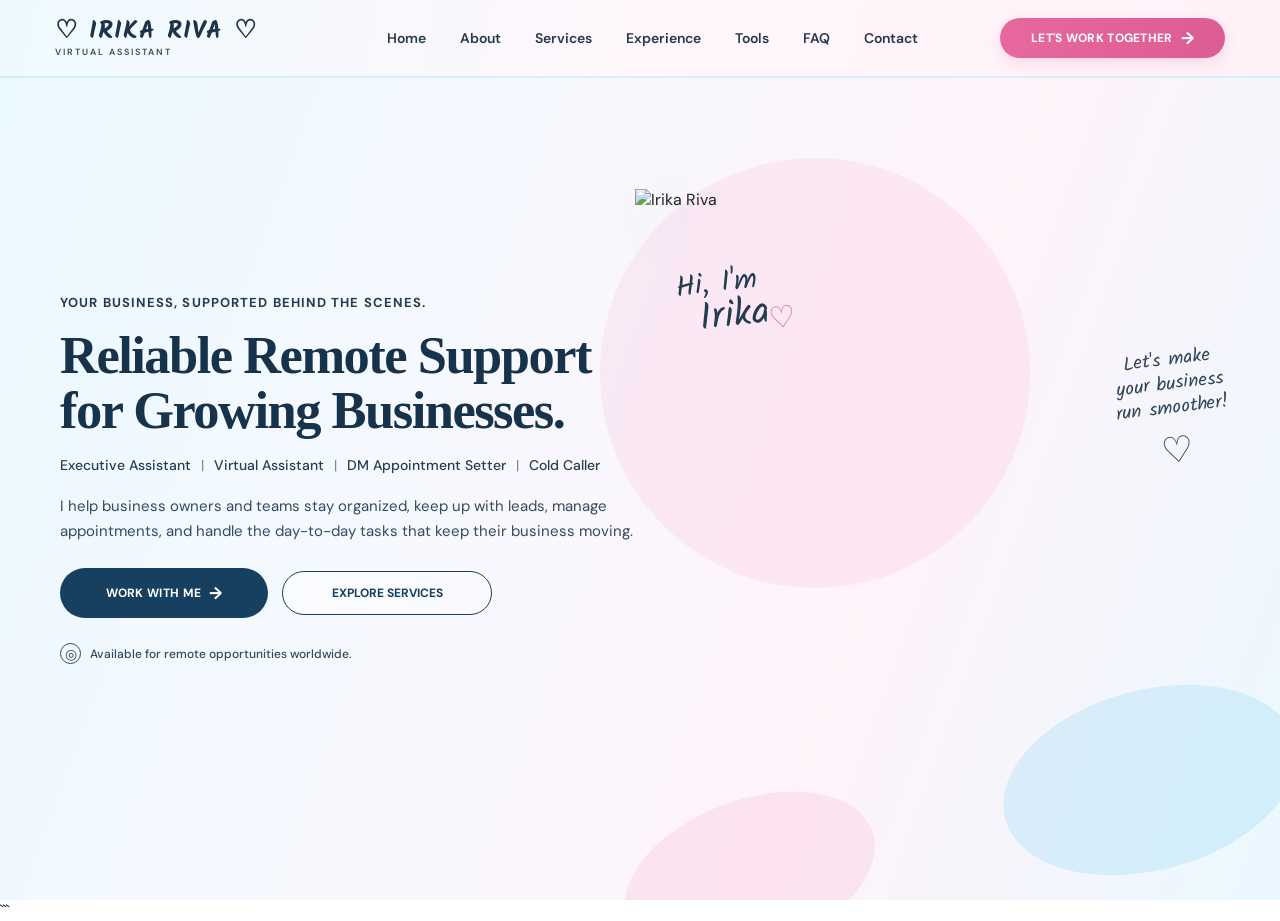
==== index.html @ e6336d28 "Update website" ====
<!DOCTYPE html>
<html lang="en">

<head>

    <meta charset="UTF-8">
    <meta name="viewport" content="width=device-width, initial-scale=1.0">

    <title>Home | Irika Riva</title>

    <!-- Google Fonts -->
    <link rel="preconnect" href="https://fonts.googleapis.com">
    <link rel="preconnect" href="https://fonts.gstatic.com" crossorigin>

    <link href="https://fonts.googleapis.com/css2?family=DM+Sans:wght@400;500;600;700&family=Kalam:wght@400;700&display=swap"
        rel="stylesheet">

    <!-- Index CSS -->
    <link rel="stylesheet" href="CSS/index.css">
    <link rel="stylesheet" href="CSS/style.css">

</head>

<body>

    <!-- ================= HEADER ================= -->

    <div id="header"></div>


    <!-- ================= HOME / HERO ================= -->

    <main>

        <section class="hero">

            <!-- Background Shapes -->
            <div class="shape shape-1"></div>
            <div class="shape shape-2"></div>
            <div class="shape shape-3"></div>


            <div class="hero-container">


                <!-- LEFT SIDE -->

                <div class="hero-content">

                    <p class="hero-small-title">
                        YOUR BUSINESS, SUPPORTED BEHIND THE SCENES.
                    </p>


                    <h1>
                        Reliable Remote Support
                        <br>
                        for Growing Businesses.
                    </h1>


                    <div class="hero-services">

                        <span>Executive Assistant</span>

                        <b>|</b>

                        <span>Virtual Assistant</span>

                        <b>|</b>

                        <span>DM Appointment Setter</span>

                        <b>|</b>

                        <span>Cold Caller</span>

                    </div>


                    <p class="hero-description">

                        I help business owners and teams stay organized,
                        keep up with leads, manage appointments, and handle
                        the day-to-day tasks that keep their business moving.

                    </p>


                    <!-- Buttons -->

                    <div class="hero-buttons">

                        <a href="contact.html" class="primary-btn">
                            WORK WITH ME
                            <span>→</span>
                        </a>


                        <a href="services.html" class="secondary-btn">
                            EXPLORE SERVICES
                        </a>

                    </div>


                    <!-- Availability -->

                    <div class="availability">

                        <span class="globe">
                            ◎
                        </span>

                        Available for remote opportunities worldwide.

                    </div>

                </div>


                <!-- RIGHT SIDE -->

                <div class="hero-image-area">


                    <!-- Greeting -->

                    <div class="greeting">

                        <span>Hi, I'm</span>

                        <strong>Irika</strong>

                        <span class="heart">
                            ♡
                        </span>

                    </div>


                    <!-- Person -->

                    <div class="person-image">

                        <img
                            src="Img/image.jpg"
                            alt="Irika Riva"
                        >

                    </div>


                    <!-- Side Message -->

                    <div class="side-message">

                        <p>
                            Let's make<br>
                            your business<br>
                            run smoother!
                        </p>

                        <div class="side-heart">
                            ♡
                        </div>

                    </div>

                </div>

            </div>

        </section>

    </main>


    <!-- ================= LOAD HEADER ================= -->

    <script>

        fetch("HTML/header.html")
            .then(response => response.text())
            .then(data => {

                document.getElementById("header").innerHTML = data;

                // Mobile menu
                const menuToggle =
                    document.getElementById("menuToggle");

                const navMenu =
                    document.querySelector(".nav-menu");

                menuToggle.addEventListener("click", () => {
                    navMenu.classList.toggle("active");
                });

            })
            .catch(error => {
                console.error("Error loading header:", error);
            });

    </script>

</body>

</html>
```
---- CSS/index.css ----
/* =========================================
   HOME / HERO
========================================= */

.hero {
    position: relative;

    width: 100%;
    min-height: calc(100vh - 78px);

    overflow: hidden;

    display: flex;
    align-items: center;

    background:
        linear-gradient(
            110deg,
            #eaf8ff 0%,
            #f5f9ff 32%,
            #fff3fa 67%,
            #eaf8ff 100%
        );
}


/* =========================================
   HERO CONTAINER
========================================= */

.hero-container {

    width: 100%;
    max-width: 1350px;

    min-height: 650px;

    margin: 0 auto;

    padding: 50px 60px;

    display: grid;

    grid-template-columns: 52% 48%;

    align-items: center;

    position: relative;

    z-index: 2;
}


/* =========================================
   LEFT CONTENT
========================================= */

.hero-content {

    position: relative;

    z-index: 5;

    padding-bottom: 20px;
}


/* Small heading */

.hero-small-title {

    margin-bottom: 17px;

    color: #263c50;

    font-size: 13px;

    font-weight: 700;

    letter-spacing: 1.1px;
}


/* Main heading */

.hero h1 {

    margin: 0 0 18px;

    color: #17334c;

    font-family:
        Georgia,
        "Times New Roman",
        serif;

    font-size: clamp(
        42px,
        4.1vw,
        65px
    );

    line-height: 1.05;

    letter-spacing: -1.5px;

    font-weight: 700;
}


/* =========================================
   SERVICES
========================================= */

.hero-services {

    display: flex;

    flex-wrap: wrap;

    align-items: center;

    gap: 10px;

    margin-bottom: 20px;

    color: #273e51;

    font-size: 14px;

    font-weight: 500;
}

.hero-services b {

    font-weight: 400;

    color: #718394;
}


/* =========================================
   DESCRIPTION
========================================= */

.hero-description {

    max-width: 600px;

    margin-bottom: 25px;

    color: #334b5e;

    font-size: 15px;

    line-height: 1.65;
}


/* =========================================
   BUTTONS
========================================= */

.hero-buttons {

    display: flex;

    align-items: center;

    gap: 14px;

    margin-bottom: 25px;
}


/* Primary button */

.primary-btn {

    display: inline-flex;

    align-items: center;

    justify-content: center;

    gap: 8px;

    min-width: 208px;

    padding: 14px 25px;

    border-radius: 30px;

    background: #173f60;

    color: white;

    text-decoration: none;

    font-size: 12px;

    font-weight: 700;

    letter-spacing: .3px;

    transition: .3s ease;
}

.primary-btn span {

    font-size: 17px;
}

.primary-btn:hover {

    transform: translateY(-3px);

    box-shadow:
        0 10px 25px
        rgba(23, 63, 96, .2);
}


/* Secondary button */

.secondary-btn {

    display: inline-flex;

    align-items: center;

    justify-content: center;

    min-width: 210px;

    padding: 13px 25px;

    border-radius: 30px;

    border: 1.5px solid #173f60;

    background: rgba(
        255,
        255,
        255,
        .35
    );

    color: #173f60;

    text-decoration: none;

    font-size: 12px;

    font-weight: 700;

    transition: .3s ease;
}

.secondary-btn:hover {

    background: #173f60;

    color: white;
}


/* =========================================
   AVAILABILITY
========================================= */

.availability {

    display: flex;

    align-items: center;

    gap: 9px;

    color: #31495c;

    font-size: 12px;

    font-weight: 500;
}

.globe {

    width: 21px;

    height: 21px;

    display: flex;

    align-items: center;

    justify-content: center;

    border: 1.5px solid #31495c;

    border-radius: 50%;

    font-size: 14px;
}


/* =========================================
   IMAGE AREA
========================================= */

.hero-image-area {

    position: relative;

    height: 600px;

    display: flex;

    align-items: flex-end;

    justify-content: center;
}


/* =========================================
   PERSON IMAGE
========================================= */

.person-image {

    position: absolute;

    right: 65px;

    bottom: 0;

    width: 520px;

    height: 600px;

    display: flex;

    align-items: flex-end;

    justify-content: center;

    z-index: 3;
}

.person-image img {

    width: 100%;

    height: 100%;

    object-fit: contain;

    object-position: center bottom;

    filter:
        drop-shadow(
            0 15px 25px
            rgba(45, 62, 75, .12)
        );
}


/* =========================================
   GREETING
========================================= */

.greeting {

    position: absolute;

    left: 15px;

    top: 80px;

    z-index: 6;

    transform: rotate(-7deg);

    color: #243b50;

    font-family: "Kalam", cursive;

    font-size: 29px;

    line-height: 1;
}

.greeting strong {

    display: block;

    margin-left: 20px;

    font-size: 38px;

    font-weight: 400;
}

.greeting .heart {

    position: absolute;

    right: -25px;

    bottom: -5px;

    color: #dd6d9d;

    font-size: 30px;
}


/* =========================================
   SIDE MESSAGE
========================================= */

.side-message {

    position: absolute;

    right: -10px;

    top: 160px;

    z-index: 6;

    transform: rotate(-7deg);

    color: #30485b;

    font-family: "Kalam", cursive;

    text-align: center;
}

.side-message p {

    margin: 0;

    font-size: 19px;

    line-height: 1.25;
}

.side-heart {

    margin-top: 4px;

    font-size: 36px;

    text-align: center;
}


/* =========================================
   BACKGROUND SHAPES
========================================= */

.shape {

    position: absolute;

    border-radius: 50%;

    pointer-events: none;
}


/* Pink */

.shape-1 {

    width: 430px;

    height: 430px;

    right: 250px;

    top: 80px;

    background:
        rgba(
            248,
            177,
            210,
            .20
        );
}


/* Blue */

.shape-2 {

    width: 300px;

    height: 180px;

    right: -20px;

    bottom: 30px;

    background:
        rgba(
            91,
            191,
            238,
            .18
        );

    transform: rotate(-15deg);
}


/* Pink lower */

.shape-3 {

    width: 260px;

    height: 150px;

    right: 400px;

    bottom: -50px;

    background:
        rgba(
            239,
            139,
            183,
            .16
        );

    transform: rotate(-20deg);
}


/* =========================================
   RESPONSIVE
========================================= */

@media (max-width: 1100px) {

    .hero-container {

        padding: 40px 35px;

        grid-template-columns:
            55% 45%;
    }

    .person-image {

        right: 0;

        width: 440px;
    }

    .greeting {

        left: -10px;
    }

    .side-message {

        right: -25px;
    }

    .hero h1 {

        font-size: 48px;
    }
}


@media (max-width: 850px) {

    .hero {

        min-height: auto;
    }

    .hero-container {

        grid-template-columns: 1fr;

        padding:
            70px 25px 0;

        text-align: center;
    }

    .hero-content {

        padding-bottom: 40px;
    }

    .hero-small-title {

        font-size: 11px;
    }

    .hero h1 {

        font-size: 45px;
    }

    .hero-services {

        justify-content: center;
    }

    .hero-description {

        margin-left: auto;

        margin-right: auto;
    }

    .hero-buttons {

        justify-content: center;
    }

    .availability {

        justify-content: center;
    }

    .hero-image-area {

        height: 520px;
    }

    .person-image {

        right: 50%;

        transform:
            translateX(50%);

        width: 430px;

        height: 520px;
    }

    .greeting {

        left: 12%;

        top: 55px;
    }

    .side-message {

        right: 10%;

        top: 130px;
    }
}


@media (max-width: 550px) {

    .hero-container {

        padding:
            50px 20px 0;
    }

    .hero h1 {

        font-size: 38px;

        letter-spacing: -1px;
    }

    .hero-services {

        font-size: 12px;

        gap: 6px;
    }

    .hero-description {

        font-size: 14px;
    }

    .hero-buttons {

        flex-direction: column;
    }

    .primary-btn,
    .secondary-btn {

        width: 100%;

        max-width: 280px;
    }

    .hero-image-area {

        height: 430px;
    }

    .person-image {

        width: 350px;

        height: 430px;
    }

    .greeting {

        left: 0;

        top: 50px;

        font-size: 22px;
    }

    .greeting strong {

        font-size: 30px;
    }

    .side-message {

        right: -5px;

        top: 100px;
    }

    .side-message p {

        font-size: 15px;
    }

    .side-heart {

        font-size: 28px;
    }
}
---- CSS/style.css ----
* {
    margin: 0;
    padding: 0;
    box-sizing: border-box;
}

html {
    scroll-behavior: smooth;
}

body {
    font-family: "DM Sans", sans-serif;
    background: #ffffff;
    color: #222;
}

/* =========================
   HEADER
========================= */

.header {
    width: 100%;
    height: 78px;

    background: linear-gradient(
        100deg,
        #eefaff 0%,
        #fff7fc 50%,
        #fff1f8 100%
    );

    border-bottom: 2px solid #d8eff7;

    position: sticky;
    top: 0;
    z-index: 1000;
}

/* =========================
   NAVBAR
========================= */

.navbar {
    width: 100%;
    max-width: 1450px;
    height: 100%;

    margin: 0 auto;
    padding: 0 55px;

    display: flex;
    align-items: center;
    justify-content: space-between;
}

/* =========================
   LOGO
========================= */

.logo {
    text-decoration: none;
    color: #1d3348;

    display: flex;
    flex-direction: column;
    justify-content: center;

    min-width: 250px;
}

.logo-name {
    font-family: "Kalam", cursive;
    font-size: 25px;
    font-weight: 700;

    letter-spacing: 1px;
    line-height: 24px;
}

.logo span {
    margin-top: 3px;

    font-size: 9px;
    font-weight: 600;

    letter-spacing: 2px;
    color: #394d5f;
}

/* =========================
   NAVIGATION
========================= */

.nav-menu {
    display: flex;
    align-items: center;
    justify-content: center;

    gap: 34px;
}

.nav-menu a {
    position: relative;

    text-decoration: none;
    color: #263849;

    font-size: 14px;
    font-weight: 600;

    transition: 0.3s ease;
}

.nav-menu a:hover {
    color: #df6097;
}

.nav-menu a::after {
    content: "";

    position: absolute;
    left: 50%;
    bottom: -7px;

    width: 0;
    height: 2px;

    background: #df6097;

    transform: translateX(-50%);
    transition: 0.3s ease;
}

.nav-menu a:hover::after {
    width: 100%;
}

/* =========================
   CTA BUTTON
========================= */

.cta-button {
    min-width: 225px;

    padding: 12px 22px;

    border-radius: 30px;

    background: linear-gradient(
        90deg,
        #e7689e,
        #dc5c94
    );

    color: white;

    text-decoration: none;

    display: flex;
    align-items: center;
    justify-content: center;
    gap: 8px;

    font-size: 12px;
    font-weight: 700;

    letter-spacing: 0.3px;

    box-shadow: 0 5px 15px rgba(220, 92, 148, 0.18);

    transition: 0.3s ease;
}

.cta-button span {
    font-size: 17px;
    line-height: 10px;
}

.cta-button:hover {
    transform: translateY(-2px);

    box-shadow:
        0 8px 20px rgba(220, 92, 148, 0.28);
}

/* =========================
   MOBILE BUTTON
========================= */

.menu-toggle {
    display: none;

    border: none;
    background: transparent;

    font-size: 25px;
    color: #263849;

    cursor: pointer;
}

/* =========================
   RESPONSIVE
========================= */

@media (max-width: 1050px) {

    .navbar {
        padding: 0 30px;
    }

    .nav-menu {
        gap: 20px;
    }

    .logo {
        min-width: 210px;
    }

    .cta-button {
        min-width: 190px;
    }
}


@media (max-width: 850px) {

    .header {
        height: 70px;
    }

    .navbar {
        padding: 0 25px;
    }

    .menu-toggle {
        display: block;
    }

    .cta-button {
        display: none;
    }

    .nav-menu {
        position: absolute;

        top: 70px;
        left: 0;

        width: 100%;

        padding: 25px;

        background: linear-gradient(
            100deg,
            #eefaff,
            #fff7fc
        );

        display: none;

        flex-direction: column;

        gap: 22px;

        border-bottom: 1px solid #eee;
    }

    .nav-menu.active {
        display: flex;
    }
}


@media (max-width: 500px) {

    .navbar {
        padding: 0 18px;
    }

    .logo-name {
        font-size: 21px;
    }

    .logo span {
        font-size: 7px;
        letter-spacing: 1.5px;
    }
}
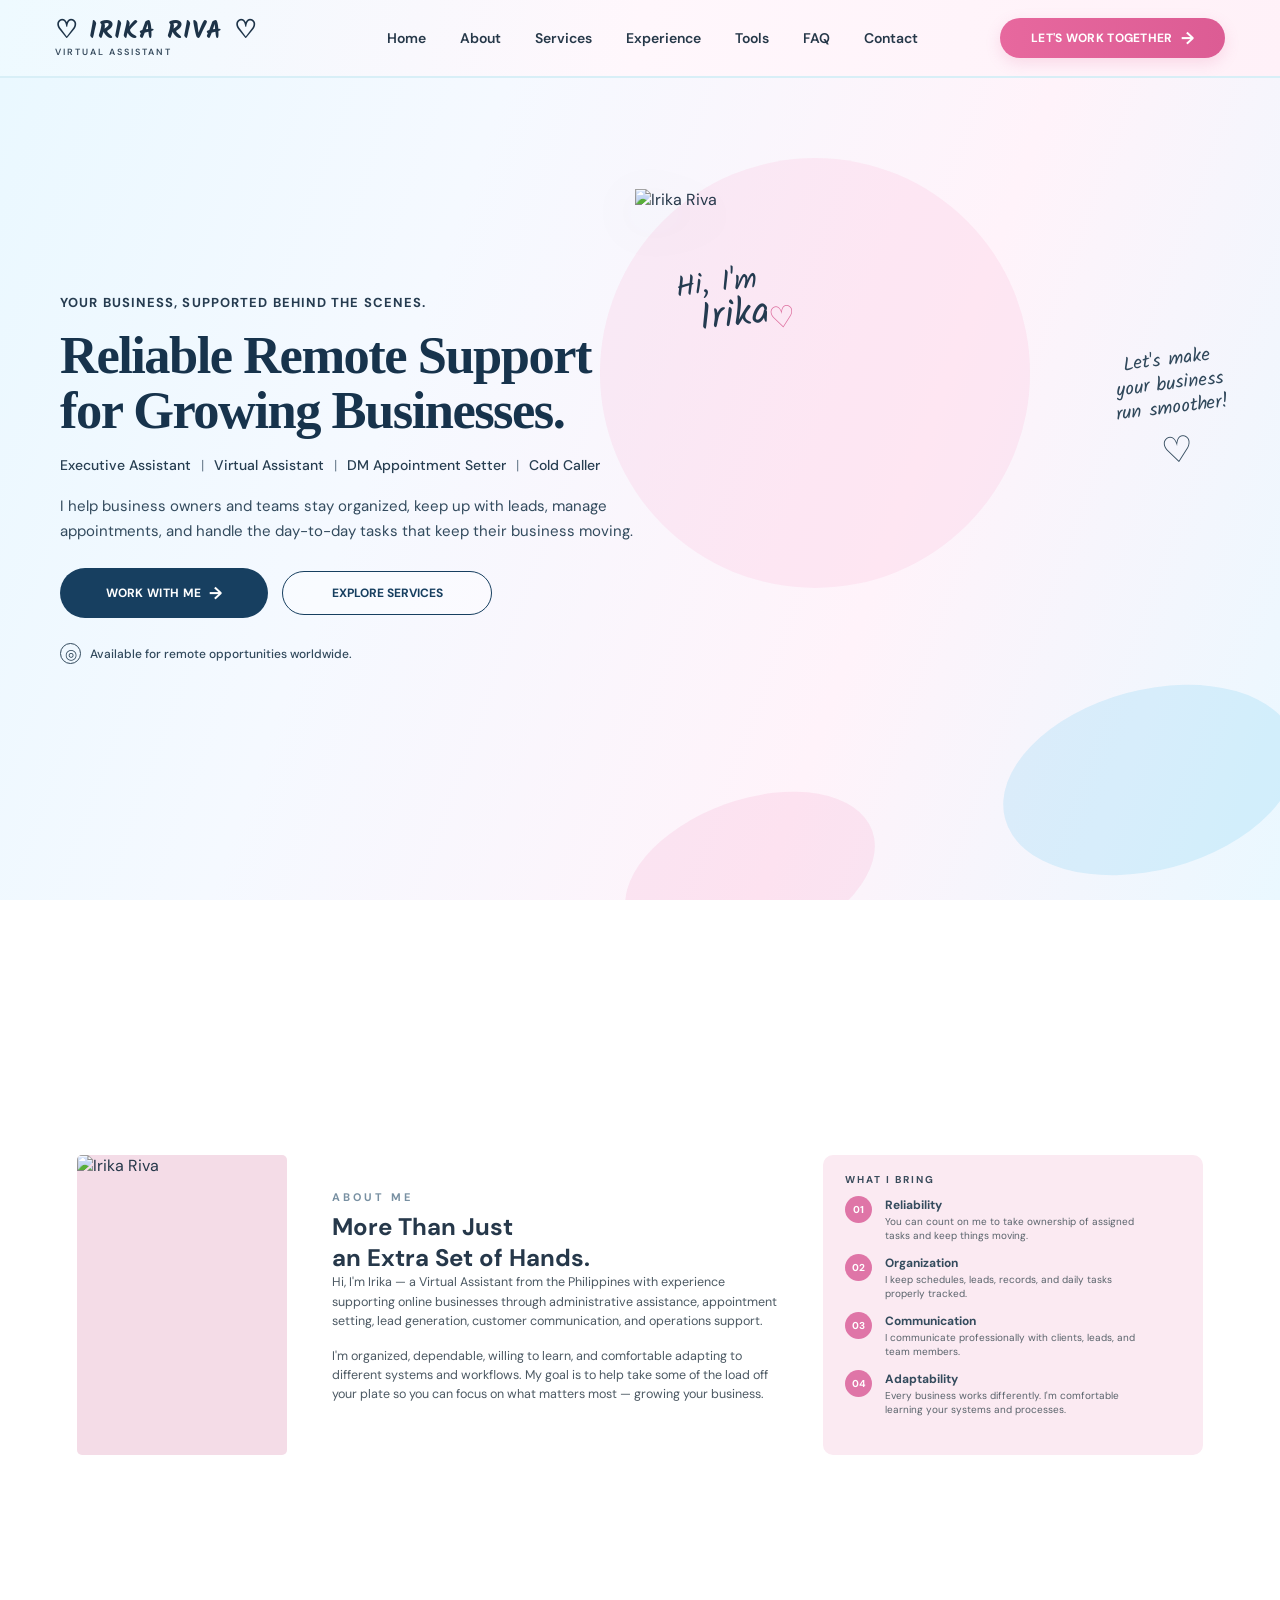
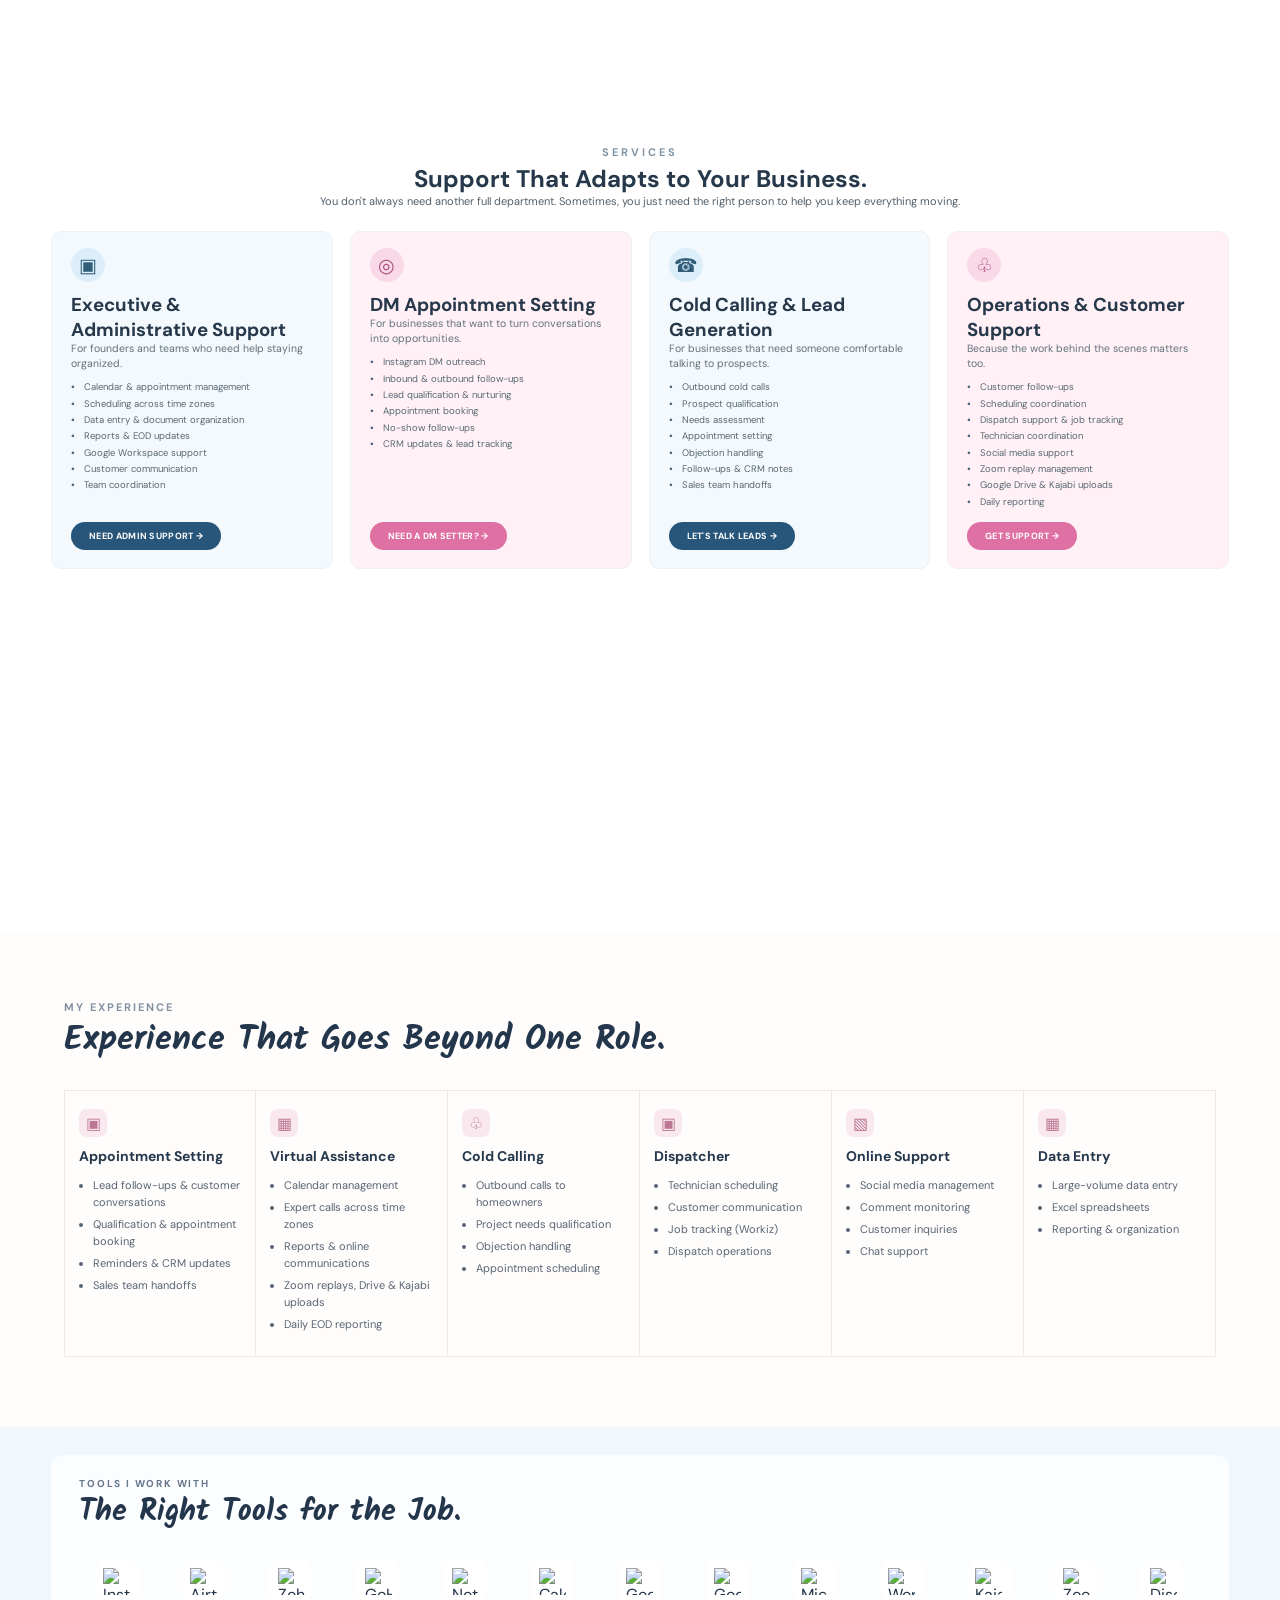
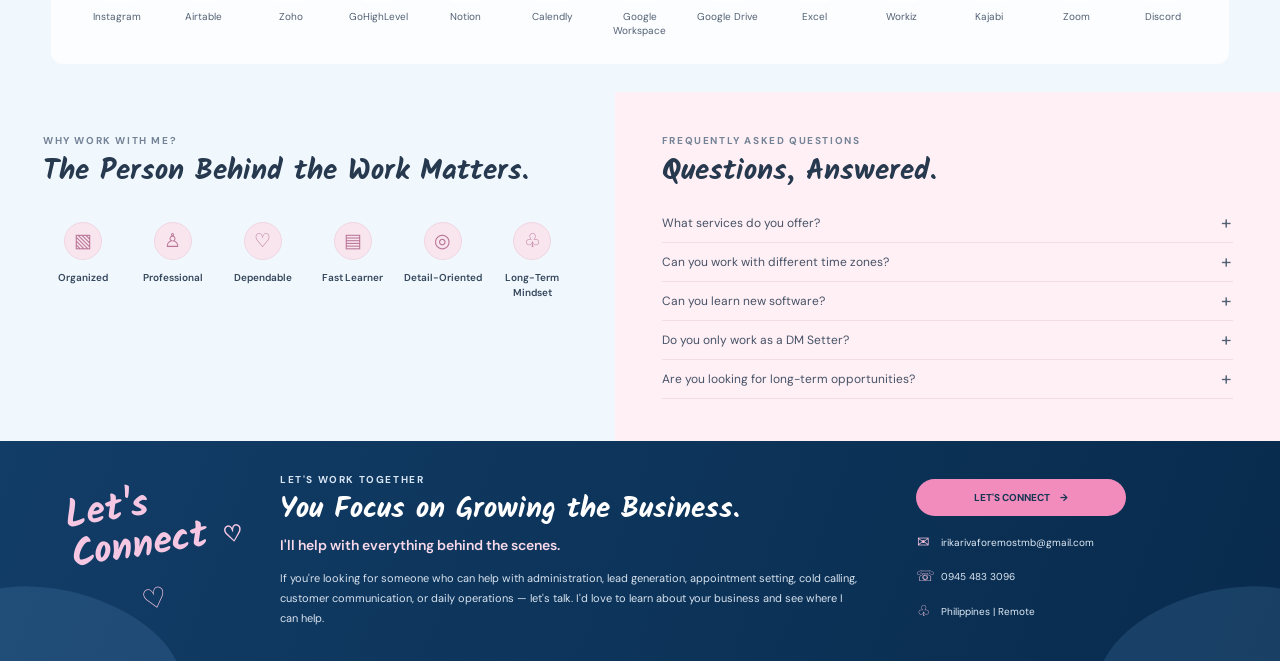
==== commit 7fbbbe32: "Update portfolio design" ====
--- a/index.html
+++ b/index.html
@@ -1,13 +1,11 @@
-
 <!DOCTYPE html>
 <html lang="en">
 
 <head>
-
     <meta charset="UTF-8">
     <meta name="viewport" content="width=device-width, initial-scale=1.0">
 
-    <title>Home | Irika Riva</title>
+    <title>Irika Riva | Virtual Assistant</title>
 
     <!-- Google Fonts -->
     <link rel="preconnect" href="https://fonts.googleapis.com">
@@ -16,42 +14,74 @@
     <link href="https://fonts.googleapis.com/css2?family=DM+Sans:wght@400;500;600;700&family=Kalam:wght@400;700&display=swap"
         rel="stylesheet">
 
-    <!-- Index CSS -->
-    <link rel="stylesheet" href="CSS/index.css">
-    <link rel="stylesheet" href="CSS/style.css">
-
+    <!-- CSS Files -->
+<link rel="stylesheet" href="CSS/style.css">
+<link rel="stylesheet" href="CSS/index.css">
+<link rel="stylesheet" href="CSS/about.css">
+<link rel="stylesheet" href="CSS/services.css">
+<link rel="stylesheet" href="CSS/experience.css">
+<link rel="stylesheet" href="CSS/tools.css">
+<link rel="stylesheet" href="CSS/why-faq.css">
+<link rel="stylesheet" href="CSS/contact.css">
 </head>
 
 <body>
 
-    <!-- ================= HEADER ================= -->
-
-    <div id="header"></div>
-
-
-    <!-- ================= HOME / HERO ================= -->
+    <!-- ================= HEADER / NAVIGATION ================= -->
+
+    <header class="header">
+        <div class="navbar">
+
+            <a href="#home" class="logo">
+                <div class="logo-name">♡ IRIKA RIVA ♡</div>
+                <span>VIRTUAL ASSISTANT</span>
+            </a>
+
+            <nav class="nav-menu" id="navMenu">
+                <a href="#home">Home</a>
+                <a href="#about">About</a>
+                <a href="#services">Services</a>
+                <a href="#experience">Experience</a>
+                <a href="#tools">Tools</a>
+                <a href="#faq">FAQ</a>
+                <a href="#contact">Contact</a>
+            </nav>
+
+            <a href="#contact" class="cta-button">
+                LET'S WORK TOGETHER <span>→</span>
+            </a>
+
+            <button
+                class="menu-toggle"
+                id="menuToggle"
+                type="button"
+                aria-label="Toggle navigation menu"
+                aria-expanded="false">
+                ☰
+            </button>
+
+        </div>
+    </header>
+
 
     <main>
 
-        <section class="hero">
-
-            <!-- Background Shapes -->
+        <!-- ================= HOME / HERO ================= -->
+
+        <section class="hero" id="home">
+
             <div class="shape shape-1"></div>
             <div class="shape shape-2"></div>
             <div class="shape shape-3"></div>
 
-
             <div class="hero-container">
 
-
                 <!-- LEFT SIDE -->
-
                 <div class="hero-content">
 
                     <p class="hero-small-title">
                         YOUR BUSINESS, SUPPORTED BEHIND THE SCENES.
                     </p>
-
 
                     <h1>
                         Reliable Remote Support
@@ -59,153 +89,729 @@
                         for Growing Businesses.
                     </h1>
 
-
                     <div class="hero-services">
-
                         <span>Executive Assistant</span>
-
                         <b>|</b>
-
                         <span>Virtual Assistant</span>
-
                         <b>|</b>
-
                         <span>DM Appointment Setter</span>
-
                         <b>|</b>
-
                         <span>Cold Caller</span>
-
-                    </div>
-
+                    </div>
 
                     <p class="hero-description">
-
                         I help business owners and teams stay organized,
                         keep up with leads, manage appointments, and handle
                         the day-to-day tasks that keep their business moving.
-
                     </p>
 
-
-                    <!-- Buttons -->
-
                     <div class="hero-buttons">
-
-                        <a href="contact.html" class="primary-btn">
-                            WORK WITH ME
-                            <span>→</span>
+                        <a href="#contact" class="primary-btn">
+                            WORK WITH ME <span>→</span>
                         </a>
 
-
-                        <a href="services.html" class="secondary-btn">
+                        <a href="#services" class="secondary-btn">
                             EXPLORE SERVICES
                         </a>
-
-                    </div>
-
-
-                    <!-- Availability -->
+                    </div>
 
                     <div class="availability">
-
-                        <span class="globe">
-                            ◎
-                        </span>
-
+                        <span class="globe">◎</span>
                         Available for remote opportunities worldwide.
-
-                    </div>
-
-                </div>
-
+                    </div>
+
+                </div>
 
                 <!-- RIGHT SIDE -->
-
                 <div class="hero-image-area">
 
-
-                    <!-- Greeting -->
-
                     <div class="greeting">
-
                         <span>Hi, I'm</span>
-
                         <strong>Irika</strong>
-
-                        <span class="heart">
-                            ♡
-                        </span>
-
-                    </div>
-
-
-                    <!-- Person -->
+                        <span class="heart">♡</span>
+                    </div>
 
                     <div class="person-image">
-
-                        <img
-                            src="Img/image.jpg"
-                            alt="Irika Riva"
-                        >
-
-                    </div>
-
-
-                    <!-- Side Message -->
+                        <img src="Img/image.jpg" alt="Irika Riva">
+                    </div>
 
                     <div class="side-message">
-
                         <p>
                             Let's make<br>
                             your business<br>
                             run smoother!
                         </p>
-
-                        <div class="side-heart">
-                            ♡
+                        <div class="side-heart">♡</div>
+                    </div>
+
+                </div>
+
+            </div>
+        </section>
+
+
+        <!-- ================= ABOUT SECTION ================= -->
+
+        <section class="about-section" id="about">
+
+            <div class="about-container">
+
+                <!-- PHOTO -->
+                <div class="about-photo">
+                    <img src="images/your-photo.png" alt="Irika Riva">
+                </div>
+
+                <!-- ABOUT CONTENT -->
+                <div class="about-content">
+
+                    <p class="about-label">ABOUT ME</p>
+
+                    <h2>
+                        More Than Just<br>
+                        an Extra Set of Hands.
+                    </h2>
+
+                    <p>
+                        Hi, I'm Irika — a Virtual Assistant from the Philippines
+                        with experience supporting online businesses through
+                        administrative assistance, appointment setting, lead
+                        generation, customer communication, and operations support.
+                    </p>
+
+                    <p>
+                        I'm organized, dependable, willing to learn, and comfortable
+                        adapting to different systems and workflows. My goal is to
+                        help take some of the load off your plate so you can focus
+                        on what matters most — growing your business.
+                    </p>
+
+                </div>
+
+                <!-- WHAT I BRING -->
+                <div class="what-i-bring">
+
+                    <div class="bring-header">
+                        <p>WHAT I BRING</p>
+                    </div>
+
+                    <div class="bring-item">
+                        <div class="number">01</div>
+                        <div class="bring-text">
+                            <h3>Reliability</h3>
+                            <p>
+                                You can count on me to take ownership
+                                of assigned tasks and keep things moving.
+                            </p>
                         </div>
-
-                    </div>
-
-                </div>
-
-            </div>
-
+                    </div>
+
+                    <div class="bring-item">
+                        <div class="number">02</div>
+                        <div class="bring-text">
+                            <h3>Organization</h3>
+                            <p>
+                                I keep schedules, leads, records, and daily
+                                tasks properly tracked.
+                            </p>
+                        </div>
+                    </div>
+
+                    <div class="bring-item">
+                        <div class="number">03</div>
+                        <div class="bring-text">
+                            <h3>Communication</h3>
+                            <p>
+                                I communicate professionally with clients,
+                                leads, and team members.
+                            </p>
+                        </div>
+                    </div>
+
+                    <div class="bring-item">
+                        <div class="number">04</div>
+                        <div class="bring-text">
+                            <h3>Adaptability</h3>
+                            <p>
+                                Every business works differently. I'm
+                                comfortable learning your systems and processes.
+                            </p>
+                        </div>
+                    </div>
+
+                </div>
+
+            </div>
         </section>
 
+
+        <!-- ================= SERVICES SECTION ================= -->
+
+        <section class="services-section" id="services">
+
+            <div class="services-heading">
+
+                <p class="services-label">SERVICES</p>
+
+                <h2>Support That Adapts to Your Business.</h2>
+
+                <p class="services-intro">
+                    You don't always need another full department.
+                    Sometimes, you just need the right person to help you
+                    keep everything moving.
+                </p>
+
+            </div>
+
+            <div class="services-container">
+
+                <!-- SERVICE CARD 1 -->
+                <div class="service-card blue-card">
+
+                    <div class="service-icon">▣</div>
+
+                    <h3>Executive &amp; Administrative Support</h3>
+
+                    <p class="service-description">
+                        For founders and teams who need help staying organized.
+                    </p>
+
+                    <ul>
+                        <li>Calendar &amp; appointment management</li>
+                        <li>Scheduling across time zones</li>
+                        <li>Data entry &amp; document organization</li>
+                        <li>Reports &amp; EOD updates</li>
+                        <li>Google Workspace support</li>
+                        <li>Customer communication</li>
+                        <li>Team coordination</li>
+                    </ul>
+
+                    <a href="#contact" class="service-button blue-button">
+                        NEED ADMIN SUPPORT →
+                    </a>
+
+                </div>
+
+                <!-- SERVICE CARD 2 -->
+                <div class="service-card pink-card">
+
+                    <div class="service-icon pink-icon">◎</div>
+
+                    <h3>DM Appointment Setting</h3>
+
+                    <p class="service-description">
+                        For businesses that want to turn conversations into opportunities.
+                    </p>
+
+                    <ul>
+                        <li>Instagram DM outreach</li>
+                        <li>Inbound &amp; outbound follow-ups</li>
+                        <li>Lead qualification &amp; nurturing</li>
+                        <li>Appointment booking</li>
+                        <li>No-show follow-ups</li>
+                        <li>CRM updates &amp; lead tracking</li>
+                    </ul>
+
+                    <a href="#contact" class="service-button pink-button">
+                        NEED A DM SETTER? →
+                    </a>
+
+                </div>
+
+                <!-- SERVICE CARD 3 -->
+                <div class="service-card blue-card">
+
+                    <div class="service-icon">☎</div>
+
+                    <h3>Cold Calling &amp; Lead Generation</h3>
+
+                    <p class="service-description">
+                        For businesses that need someone comfortable talking to prospects.
+                    </p>
+
+                    <ul>
+                        <li>Outbound cold calls</li>
+                        <li>Prospect qualification</li>
+                        <li>Needs assessment</li>
+                        <li>Appointment setting</li>
+                        <li>Objection handling</li>
+                        <li>Follow-ups &amp; CRM notes</li>
+                        <li>Sales team handoffs</li>
+                    </ul>
+
+                    <a href="#contact" class="service-button blue-button">
+                        LET'S TALK LEADS →
+                    </a>
+
+                </div>
+
+                <!-- SERVICE CARD 4 -->
+                <div class="service-card pink-card">
+
+                    <div class="service-icon pink-icon">♧</div>
+
+                    <h3>Operations &amp; Customer Support</h3>
+
+                    <p class="service-description">
+                        Because the work behind the scenes matters too.
+                    </p>
+
+                    <ul>
+                        <li>Customer follow-ups</li>
+                        <li>Scheduling coordination</li>
+                        <li>Dispatch support &amp; job tracking</li>
+                        <li>Technician coordination</li>
+                        <li>Social media support</li>
+                        <li>Zoom replay management</li>
+                        <li>Google Drive &amp; Kajabi uploads</li>
+                        <li>Daily reporting</li>
+                    </ul>
+
+                    <a href="#contact" class="service-button pink-button">
+                        GET SUPPORT →
+                    </a>
+
+                </div>
+
+            </div>
+        </section>
+
+
+        <section class="experience-section" id="experience">
+
+    <div class="experience-container">
+
+        <!-- Section Heading -->
+        <div class="experience-heading">
+            <p class="experience-label">MY EXPERIENCE</p>
+            <h2>Experience That Goes Beyond One Role.</h2>
+        </div>
+
+        <!-- Experience Cards -->
+        <div class="experience-grid">
+
+            <!-- Appointment Setting -->
+            <article class="experience-card">
+                <div class="experience-icon">▣</div>
+                <h3>Appointment Setting</h3>
+                <ul>
+                    <li>Lead follow-ups &amp; customer conversations</li>
+                    <li>Qualification &amp; appointment booking</li>
+                    <li>Reminders &amp; CRM updates</li>
+                    <li>Sales team handoffs</li>
+                </ul>
+            </article>
+
+            <!-- Virtual Assistance -->
+            <article class="experience-card">
+                <div class="experience-icon">▦</div>
+                <h3>Virtual Assistance</h3>
+                <ul>
+                    <li>Calendar management</li>
+                    <li>Expert calls across time zones</li>
+                    <li>Reports &amp; online communications</li>
+                    <li>Zoom replays, Drive &amp; Kajabi uploads</li>
+                    <li>Daily EOD reporting</li>
+                </ul>
+            </article>
+
+            <!-- Cold Calling -->
+            <article class="experience-card">
+                <div class="experience-icon">♧</div>
+                <h3>Cold Calling</h3>
+                <ul>
+                    <li>Outbound calls to homeowners</li>
+                    <li>Project needs qualification</li>
+                    <li>Objection handling</li>
+                    <li>Appointment scheduling</li>
+                </ul>
+            </article>
+
+            <!-- Dispatcher -->
+            <article class="experience-card">
+                <div class="experience-icon">▣</div>
+                <h3>Dispatcher</h3>
+                <ul>
+                    <li>Technician scheduling</li>
+                    <li>Customer communication</li>
+                    <li>Job tracking (Workiz)</li>
+                    <li>Dispatch operations</li>
+                </ul>
+            </article>
+
+            <!-- Online Support -->
+            <article class="experience-card">
+                <div class="experience-icon">▧</div>
+                <h3>Online Support</h3>
+                <ul>
+                    <li>Social media management</li>
+                    <li>Comment monitoring</li>
+                    <li>Customer inquiries</li>
+                    <li>Chat support</li>
+                </ul>
+            </article>
+
+            <!-- Data Entry -->
+            <article class="experience-card">
+                <div class="experience-icon">▦</div>
+                <h3>Data Entry</h3>
+                <ul>
+                    <li>Large-volume data entry</li>
+                    <li>Excel spreadsheets</li>
+                    <li>Reporting &amp; organization</li>
+                </ul>
+            </article>
+
+        </div>
+    </div>
+
+</section>
+
+
+
+<!-- ================= TOOLS SECTION ================= -->
+
+<section class="tools-section" id="tools">
+
+    <div class="tools-container">
+
+        <!-- Heading -->
+        <div class="tools-heading">
+            <p class="tools-label">TOOLS I WORK WITH</p>
+            <h2>The Right Tools for the Job.</h2>
+        </div>
+
+        <!-- Tools Grid -->
+        <div class="tools-grid">
+
+            <!-- Instagram -->
+            <div class="tool-item">
+                <div class="tool-icon instagram">
+                    <img src="https://cdn.simpleicons.org/instagram/E4405F"
+                         alt="Instagram">
+                </div>
+                <p>Instagram</p>
+            </div>
+
+            <!-- Airtable -->
+            <div class="tool-item">
+                <div class="tool-icon airtable">
+                    <img src="https://cdn.simpleicons.org/airtable/18BFFF"
+                         alt="Airtable">
+                </div>
+                <p>Airtable</p>
+            </div>
+
+            <!-- Zoho -->
+            <div class="tool-item">
+                <div class="tool-icon zoho">
+                    <img src="https://cdn.simpleicons.org/zoho/E42527"
+                         alt="Zoho">
+                </div>
+                <p>Zoho</p>
+            </div>
+
+            <!-- GoHighLevel -->
+            <div class="tool-item">
+                <div class="tool-icon highlevel">
+                    <img src="https://cdn.simpleicons.org/gohighlevel/188BF6"
+                         alt="GoHighLevel">
+                </div>
+                <p>GoHighLevel</p>
+            </div>
+
+            <!-- Notion -->
+            <div class="tool-item">
+                <div class="tool-icon notion">
+                    <img src="https://cdn.simpleicons.org/notion/000000"
+                         alt="Notion">
+                </div>
+                <p>Notion</p>
+            </div>
+
+            <!-- Calendly -->
+            <div class="tool-item">
+                <div class="tool-icon calendly">
+                    <img src="https://cdn.simpleicons.org/calendly/006BFF"
+                         alt="Calendly">
+                </div>
+                <p>Calendly</p>
+            </div>
+
+            <!-- Google Workspace -->
+            <div class="tool-item">
+                <div class="tool-icon google">
+                    <img src="https://cdn.simpleicons.org/google/4285F4"
+                         alt="Google">
+                </div>
+                <p>Google Workspace</p>
+            </div>
+
+            <!-- Google Drive -->
+            <div class="tool-item">
+                <div class="tool-icon drive">
+                    <img src="https://cdn.simpleicons.org/googledrive/34A853"
+                         alt="Google Drive">
+                </div>
+                <p>Google Drive</p>
+            </div>
+
+            <!-- Excel -->
+            <div class="tool-item">
+                <div class="tool-icon excel">
+                    <img src="https://cdn.simpleicons.org/microsoftexcel/217346"
+                         alt="Microsoft Excel">
+                </div>
+                <p>Excel</p>
+            </div>
+
+            <!-- Workiz -->
+            <div class="tool-item">
+                <div class="tool-icon workiz">
+                    <img src="https://cdn.simpleicons.org/zapier/FF4A00"
+                         alt="Workiz">
+                </div>
+                <p>Workiz</p>
+            </div>
+
+            <!-- Kajabi -->
+            <div class="tool-item">
+                <div class="tool-icon kajabi">
+                    <img src="https://cdn.simpleicons.org/kajabi/2D2D2D"
+                         alt="Kajabi">
+                </div>
+                <p>Kajabi</p>
+            </div>
+
+            <!-- Zoom -->
+            <div class="tool-item">
+                <div class="tool-icon zoom">
+                    <img src="https://cdn.simpleicons.org/zoom/0B5CFF"
+                         alt="Zoom">
+                </div>
+                <p>Zoom</p>
+            </div>
+
+            <!-- Discord -->
+            <div class="tool-item">
+                <div class="tool-icon discord">
+                    <img src="https://cdn.simpleicons.org/discord/5865F2"
+                         alt="Discord">
+                </div>
+                <p>Discord</p>
+            </div>
+
+        </div>
+
+    </div>
+
+</section>
+
+
+<!-- ================= WHY WORK WITH ME + FAQ ================= -->
+
+<section class="why-faq-section">
+
+    <div class="why-faq-container">
+
+        <!-- WHY WORK WITH ME -->
+        <div class="why-section" id="why-me">
+
+            <div class="why-heading">
+                <p class="why-label">WHY WORK WITH ME?</p>
+                <h2>The Person Behind the Work Matters.</h2>
+            </div>
+
+            <div class="qualities-grid">
+
+                <div class="quality-item">
+                    <div class="quality-icon">▧</div>
+                    <h3>Organized</h3>
+                </div>
+
+                <div class="quality-item">
+                    <div class="quality-icon">♙</div>
+                    <h3>Professional</h3>
+                </div>
+
+                <div class="quality-item">
+                    <div class="quality-icon">♡</div>
+                    <h3>Dependable</h3>
+                </div>
+
+                <div class="quality-item">
+                    <div class="quality-icon">▤</div>
+                    <h3>Fast Learner</h3>
+                </div>
+
+                <div class="quality-item">
+                    <div class="quality-icon">◎</div>
+                    <h3>Detail-Oriented</h3>
+                </div>
+
+                <div class="quality-item">
+                    <div class="quality-icon">♧</div>
+                    <h3>Long-Term Mindset</h3>
+                </div>
+
+            </div>
+
+        </div>
+
+
+        <!-- FREQUENTLY ASKED QUESTIONS -->
+        <div class="faq-section" id="faq">
+
+            <div class="faq-heading">
+                <p class="faq-label">FREQUENTLY ASKED QUESTIONS</p>
+                <h2>Questions, Answered.</h2>
+            </div>
+
+            <div class="faq-list">
+
+                <details class="faq-item">
+                    <summary>What services do you offer?</summary>
+                    <div class="faq-answer">
+                        I provide virtual assistance, administrative support,
+                        appointment setting, cold calling, lead generation,
+                        data entry, and customer support.
+                    </div>
+                </details>
+
+                <details class="faq-item">
+                    <summary>Can you work with different time zones?</summary>
+                    <div class="faq-answer">
+                        Yes. I can coordinate schedules across different time
+                        zones based on the agreed working hours and business needs.
+                    </div>
+                </details>
+
+                <details class="faq-item">
+                    <summary>Can you learn new software?</summary>
+                    <div class="faq-answer">
+                        Absolutely. I'm willing to learn new tools, follow
+                        established workflows, and adapt to your team's systems.
+                    </div>
+                </details>
+
+                <details class="faq-item">
+                    <summary>Do you only work as a DM Setter?</summary>
+                    <div class="faq-answer">
+                        No. I can also assist with administrative tasks,
+                        lead generation, appointment setting, customer
+                        communication, and operations support.
+                    </div>
+                </details>
+
+                <details class="faq-item">
+                    <summary>Are you looking for long-term opportunities?</summary>
+                    <div class="faq-answer">
+                        Yes. I'm interested in building long-term professional
+                        relationships and providing reliable, consistent support.
+                    </div>
+                </details>
+
+            </div>
+
+        </div>
+
+    </div>
+
+</section>
+
+
+
+<!-- ================= CONTACT / LET'S CONNECT ================= -->
+
+<section class="contact-section" id="contact">
+
+    <div class="contact-container">
+
+        <!-- LEFT: HANDWRITTEN MESSAGE -->
+        <div class="contact-decoration">
+            <p>Let's<br>Connect <span>♡</span></p>
+            <div class="contact-line">♡</div>
+        </div>
+
+        <!-- CENTER: CALL TO ACTION -->
+        <div class="contact-message">
+
+            <p class="contact-eyebrow">LET'S WORK TOGETHER</p>
+
+            <h2>You Focus on Growing the Business.</h2>
+
+            <p class="contact-subtitle">
+                I'll help with everything behind the scenes.
+            </p>
+
+            <p class="contact-description">
+                If you're looking for someone who can help with administration,
+                lead generation, appointment setting, cold calling, customer
+                communication, or daily operations — let's talk. I'd love to
+                learn about your business and see where I can help.
+            </p>
+
+        </div>
+
+        <!-- RIGHT: CONTACT DETAILS -->
+        <div class="contact-details">
+
+            <a href="mailto:irikarivaforemostmb@gmail.com"
+               class="contact-button">
+                LET'S CONNECT <span>→</span>
+            </a>
+
+            <a href="mailto:irikarivaforemostmb@gmail.com"
+               class="contact-detail">
+                <span class="contact-icon">✉</span>
+                <span>irikarivaforemostmb@gmail.com</span>
+            </a>
+
+            <a href="tel:09454833096" class="contact-detail">
+                <span class="contact-icon">☏</span>
+                <span>0945 483 3096</span>
+            </a>
+
+            <div class="contact-detail">
+                <span class="contact-icon">♧</span>
+                <span>Philippines | Remote</span>
+            </div>
+
+        </div>
+
+    </div>
+
+</section>
+
+
+
+
+
+        <!-- Add your Experience, Tools, FAQ, and Contact
+             sections here using matching IDs. -->
+
     </main>
 
 
-    <!-- ================= LOAD HEADER ================= -->
+    <!-- ================= JAVASCRIPT ================= -->
 
     <script>
-
-        fetch("HTML/header.html")
-            .then(response => response.text())
-            .then(data => {
-
-                document.getElementById("header").innerHTML = data;
-
-                // Mobile menu
-                const menuToggle =
-                    document.getElementById("menuToggle");
-
-                const navMenu =
-                    document.querySelector(".nav-menu");
-
-                menuToggle.addEventListener("click", () => {
-                    navMenu.classList.toggle("active");
-                });
-
-            })
-            .catch(error => {
-                console.error("Error loading header:", error);
+        const menuToggle = document.getElementById("menuToggle");
+        const navMenu = document.getElementById("navMenu");
+
+        // Open and close the mobile navigation.
+        menuToggle.addEventListener("click", () => {
+            const isOpen = navMenu.classList.toggle("active");
+            menuToggle.setAttribute("aria-expanded", isOpen);
+        });
+
+        // Close the mobile menu after clicking a navigation link.
+        navMenu.querySelectorAll("a").forEach(link => {
+            link.addEventListener("click", () => {
+                navMenu.classList.remove("active");
+                menuToggle.setAttribute("aria-expanded", "false");
             });
-
+        });
     </script>
 
 </body>
-
-</html>
-```
+</html>
--- a/CSS/style.css
+++ b/CSS/style.css
@@ -286,4 +286,16 @@
         font-size: 7px;
         letter-spacing: 1.5px;
     }
-}+}
+
+html {
+    scroll-behavior: smooth;
+    scroll-padding-top: 90px;
+}
+
+.header {
+    position: sticky;
+    top: 0;
+    z-index: 1000;
+}
+
--- a/CSS/about.css
+++ b/CSS/about.css
@@ -0,0 +1,378 @@
+/* =====================================================
+   ABOUT PAGE
+===================================================== */
+
+* {
+    margin: 0;
+    padding: 0;
+    box-sizing: border-box;
+}
+
+
+body {
+    font-family: "DM Sans", sans-serif;
+    background: #ffffff;
+    color: #26384a;
+}
+
+
+/* =====================================================
+   ABOUT SECTION
+===================================================== */
+
+.about-section {
+    width: 100%;
+    min-height: calc(100vh - 90px);
+
+    display: flex;
+    align-items: center;
+
+    padding: 70px 6%;
+}
+
+
+/* =====================================================
+   CONTAINER
+===================================================== */
+
+.about-container {
+    width: 100%;
+    max-width: 1250px;
+
+    margin: 0 auto;
+
+    display: grid;
+
+    grid-template-columns:
+        210px
+        1fr
+        380px;
+
+    gap: 45px;
+
+    align-items: center;
+}
+
+
+/* =====================================================
+   PHOTO
+===================================================== */
+
+.about-photo {
+    width: 210px;
+    height: 300px;
+
+    border-radius: 5px;
+
+    overflow: hidden;
+
+    background: #f4dce7;
+}
+
+
+.about-photo img {
+    width: 100%;
+    height: 100%;
+
+    object-fit: cover;
+
+    display: block;
+}
+
+
+/* =====================================================
+   ABOUT CONTENT
+===================================================== */
+
+.about-content {
+    max-width: 500px;
+}
+
+
+.about-label {
+    font-size: 11px;
+
+    font-weight: 700;
+
+    letter-spacing: 3px;
+
+    color: #7890a2;
+
+    margin-bottom: 7px;
+}
+
+
+.about-content h1 {
+    font-family: Georgia, "Times New Roman", serif;
+
+    font-size: 31px;
+
+    line-height: 1.05;
+
+    color: #294258;
+
+    margin-bottom: 18px;
+}
+
+
+.about-content p:not(.about-label) {
+    font-size: 12.5px;
+
+    line-height: 1.55;
+
+    color: #4c5963;
+
+    margin-bottom: 15px;
+
+    max-width: 490px;
+}
+
+
+/* =====================================================
+   WHAT I BRING
+===================================================== */
+
+.what-i-bring {
+
+    width: 100%;
+
+    background: #fbeaf2;
+
+    border-radius: 10px;
+
+    padding: 18px 22px 16px;
+
+    min-height: 300px;
+}
+
+
+/* =====================================================
+   HEADER
+===================================================== */
+
+.bring-header p {
+
+    font-size: 10px;
+
+    font-weight: 700;
+
+    letter-spacing: 2px;
+
+    color: #394b5b;
+
+    margin-bottom: 10px;
+}
+
+
+/* =====================================================
+   BRING ITEM
+===================================================== */
+
+.bring-item {
+
+    display: flex;
+
+    align-items: flex-start;
+
+    gap: 13px;
+
+    margin-bottom: 12px;
+}
+
+
+.bring-item:last-child {
+    margin-bottom: 0;
+}
+
+
+/* =====================================================
+   NUMBER
+===================================================== */
+
+.number {
+
+    flex-shrink: 0;
+
+    width: 27px;
+    height: 27px;
+
+    border-radius: 50%;
+
+    background: #df75a7;
+
+    color: white;
+
+    display: flex;
+
+    justify-content: center;
+    align-items: center;
+
+    font-size: 10px;
+
+    font-weight: 700;
+}
+
+
+/* =====================================================
+   TEXT
+===================================================== */
+
+.bring-text {
+    padding-top: 1px;
+}
+
+
+.bring-text h3 {
+
+    font-size: 12px;
+
+    font-weight: 700;
+
+    color: #344b5d;
+
+    margin-bottom: 2px;
+}
+
+
+.bring-text p {
+
+    font-size: 10px;
+
+    line-height: 1.35;
+
+    color: #59636b;
+
+    max-width: 255px;
+}
+
+
+/* =====================================================
+   TABLET
+===================================================== */
+
+@media (max-width: 1000px) {
+
+    .about-section {
+        padding: 60px 5%;
+    }
+
+
+    .about-container {
+
+        grid-template-columns:
+            190px
+            1fr;
+
+        gap: 30px;
+    }
+
+
+    .about-photo {
+
+        width: 190px;
+        height: 275px;
+    }
+
+
+    .what-i-bring {
+
+        grid-column: 1 / -1;
+
+        max-width: 100%;
+    }
+
+}
+
+
+/* =====================================================
+   MOBILE
+===================================================== */
+
+@media (max-width: 700px) {
+
+    .about-section {
+
+        padding: 45px 25px;
+
+        min-height: auto;
+    }
+
+
+    .about-container {
+
+        display: flex;
+
+        flex-direction: column;
+
+        align-items: center;
+
+        gap: 30px;
+    }
+
+
+    .about-photo {
+
+        width: 190px;
+
+        height: 260px;
+    }
+
+
+    .about-content {
+
+        width: 100%;
+
+        text-align: left;
+    }
+
+
+    .about-content h1 {
+
+        font-size: 28px;
+    }
+
+
+    .about-content p:not(.about-label) {
+
+        font-size: 13px;
+
+        line-height: 1.6;
+    }
+
+
+    .what-i-bring {
+
+        width: 100%;
+
+        padding: 20px;
+    }
+
+}
+
+
+/* =====================================================
+   SMALL MOBILE
+===================================================== */
+
+@media (max-width: 400px) {
+
+    .about-section {
+
+        padding-left: 18px;
+        padding-right: 18px;
+    }
+
+
+    .about-photo {
+
+        width: 170px;
+        height: 240px;
+    }
+
+
+    .about-content h1 {
+
+        font-size: 25px;
+    }
+
+}
--- a/CSS/services.css
+++ b/CSS/services.css
@@ -0,0 +1,470 @@
+/* =====================================================
+   SERVICES PAGE
+===================================================== */
+
+* {
+    margin: 0;
+    padding: 0;
+    box-sizing: border-box;
+}
+
+
+body {
+    font-family: "DM Sans", sans-serif;
+
+    background: #ffffff;
+
+    color: #26384a;
+}
+
+
+/* =====================================================
+   SERVICES SECTION
+===================================================== */
+
+.services-section {
+
+    width: 100%;
+
+    min-height: calc(100vh - 80px);
+
+    padding: 35px 4% 45px;
+
+    background: #ffffff;
+}
+
+
+/* =====================================================
+   SECTION HEADING
+===================================================== */
+
+.services-heading {
+
+    text-align: center;
+
+    max-width: 900px;
+
+    margin: 0 auto 22px;
+}
+
+
+.services-label {
+
+    font-size: 11px;
+
+    font-weight: 700;
+
+    letter-spacing: 3px;
+
+    color: #8194a4;
+
+    margin-bottom: 4px;
+}
+
+
+.services-heading h1 {
+
+    font-family: Georgia, "Times New Roman", serif;
+
+    font-size: 30px;
+
+    line-height: 1.1;
+
+    color: #294258;
+
+    margin-bottom: 5px;
+}
+
+
+.services-intro {
+
+    font-size: 11px;
+
+    line-height: 1.4;
+
+    color: #52606b;
+
+    max-width: 700px;
+
+    margin: 0 auto;
+}
+
+
+/* =====================================================
+   SERVICES CONTAINER
+===================================================== */
+
+.services-container {
+
+    width: 100%;
+
+    max-width: 1200px;
+
+    margin: 0 auto;
+
+    display: grid;
+
+    grid-template-columns: repeat(4, 1fr);
+
+    gap: 17px;
+}
+
+
+/* =====================================================
+   SERVICE CARD
+===================================================== */
+
+.service-card {
+
+    min-height: 305px;
+
+    padding: 16px 19px 18px;
+
+    border-radius: 10px;
+
+    border: 1px solid #edf1f4;
+
+    display: flex;
+
+    flex-direction: column;
+
+    position: relative;
+
+    overflow: hidden;
+}
+
+
+/* =====================================================
+   CARD BACKGROUNDS
+===================================================== */
+
+.blue-card {
+
+    background: #f3f9fd;
+}
+
+
+.pink-card {
+
+    background: #fff1f6;
+}
+
+
+/* =====================================================
+   ICON
+===================================================== */
+
+.service-icon {
+
+    width: 34px;
+
+    height: 34px;
+
+    border-radius: 50%;
+
+    background: #dceefa;
+
+    display: flex;
+
+    align-items: center;
+
+    justify-content: center;
+
+    color: #315d78;
+
+    font-size: 19px;
+
+    margin-bottom: 10px;
+}
+
+
+.pink-icon {
+
+    background: #f9d9e8;
+
+    color: #a94e79;
+}
+
+
+/* =====================================================
+   CARD TITLE
+===================================================== */
+
+.service-card h2 {
+
+    font-size: 14px;
+
+    line-height: 1.25;
+
+    font-weight: 700;
+
+    color: #294258;
+
+    margin-bottom: 7px;
+}
+
+
+/* =====================================================
+   CARD DESCRIPTION
+===================================================== */
+
+.service-description {
+
+    font-size: 10.5px;
+
+    line-height: 1.35;
+
+    color: #63717b;
+
+    min-height: 31px;
+
+    margin-bottom: 8px;
+}
+
+
+/* =====================================================
+   LIST
+===================================================== */
+
+.service-card ul {
+
+    list-style: none;
+
+    padding: 0;
+
+    margin: 0;
+
+    flex: 1;
+}
+
+
+.service-card li {
+
+    position: relative;
+
+    padding-left: 13px;
+
+    margin-bottom: 4px;
+
+    font-size: 9.5px;
+
+    line-height: 1.3;
+
+    color: #596872;
+}
+
+
+.service-card li::before {
+
+    content: "•";
+
+    position: absolute;
+
+    left: 0;
+
+    top: 0;
+
+    font-weight: 700;
+
+    color: #4b6477;
+}
+
+
+/* =====================================================
+   BUTTON
+===================================================== */
+
+.service-button {
+
+    align-self: flex-start;
+
+    display: inline-flex;
+
+    align-items: center;
+
+    justify-content: center;
+
+    text-decoration: none;
+
+    border-radius: 30px;
+
+    padding: 8px 18px;
+
+    margin-top: 10px;
+
+    font-size: 9px;
+
+    font-weight: 700;
+
+    letter-spacing: 0.3px;
+
+    color: #ffffff;
+
+    transition: all 0.25s ease;
+}
+
+
+/* Blue Button */
+
+.blue-button {
+
+    background: #28567a;
+}
+
+
+.blue-button:hover {
+
+    background: #1e435f;
+
+    transform: translateY(-2px);
+}
+
+
+/* Pink Button */
+
+.pink-button {
+
+    background: #df70a3;
+}
+
+
+.pink-button:hover {
+
+    background: #ca5d90;
+
+    transform: translateY(-2px);
+}
+
+
+/* =====================================================
+   TABLET
+===================================================== */
+
+@media (max-width: 1050px) {
+
+    .services-container {
+
+        grid-template-columns: repeat(2, 1fr);
+
+        max-width: 750px;
+
+    }
+
+
+    .service-card {
+
+        min-height: 320px;
+
+    }
+
+}
+
+
+/* =====================================================
+   MOBILE
+===================================================== */
+
+@media (max-width: 650px) {
+
+    .services-section {
+
+        padding: 40px 20px;
+
+    }
+
+
+    .services-heading h1 {
+
+        font-size: 26px;
+
+    }
+
+
+    .services-intro {
+
+        font-size: 11px;
+
+    }
+
+
+    .services-container {
+
+        grid-template-columns: 1fr;
+
+        gap: 18px;
+
+    }
+
+
+    .service-card {
+
+        min-height: auto;
+
+        padding: 20px;
+
+    }
+
+
+    .service-card h2 {
+
+        font-size: 16px;
+
+    }
+
+
+    .service-description {
+
+        font-size: 11px;
+
+    }
+
+
+    .service-card li {
+
+        font-size: 10.5px;
+
+        margin-bottom: 5px;
+
+    }
+
+
+    .service-button {
+
+        font-size: 9px;
+
+        padding: 9px 18px;
+
+    }
+
+}
+
+
+/* =====================================================
+   SMALL MOBILE
+===================================================== */
+
+@media (max-width: 400px) {
+
+    .services-section {
+
+        padding-left: 15px;
+
+        padding-right: 15px;
+
+    }
+
+
+    .services-heading h1 {
+
+        font-size: 23px;
+
+    }
+
+
+    .service-card {
+
+        padding: 17px;
+
+    }
+
+}
--- a/CSS/experience.css
+++ b/CSS/experience.css
@@ -0,0 +1,147 @@
+
+/* ================= EXPERIENCE SECTION ================= */
+
+.experience-section {
+    padding: 70px 5%;
+    background: #fffdfc;
+    color: #24364b;
+    font-family: "DM Sans", sans-serif;
+}
+
+.experience-container {
+    max-width: 1400px;
+    margin: 0 auto;
+}
+
+/* Heading */
+
+.experience-heading {
+    margin-bottom: 28px;
+}
+
+.experience-label {
+    margin: 0 0 4px;
+    color: #8391a1;
+    font-size: 11px;
+    font-weight: 700;
+    letter-spacing: 2px;
+}
+
+.experience-heading h2 {
+    margin: 0;
+    color: #24364b;
+    font-family: "Kalam", cursive;
+    font-size: clamp(23px, 3vw, 34px);
+    font-weight: 700;
+    line-height: 1.3;
+}
+
+/* Cards Layout */
+
+.experience-grid {
+    display: grid;
+    grid-template-columns: repeat(6, minmax(0, 1fr));
+    border-top: 1px solid #f3e7e9;
+    border-bottom: 1px solid #f3e7e9;
+}
+
+.experience-card {
+    min-width: 0;
+    padding: 18px 14px;
+    border-right: 1px solid #f3e7e9;
+    transition: background 0.25s ease;
+}
+
+.experience-card:first-child {
+    border-left: 1px solid #f3e7e9;
+}
+
+.experience-card:hover {
+    background: #fff7f8;
+}
+
+.experience-icon {
+    display: flex;
+    align-items: center;
+    justify-content: center;
+    width: 28px;
+    height: 28px;
+    margin-bottom: 10px;
+    border-radius: 8px;
+    background: #f9e9ef;
+    color: #bd7795;
+    font-size: 16px;
+}
+
+.experience-card h3 {
+    margin: 0 0 10px;
+    color: #26384c;
+    font-size: 14px;
+    font-weight: 700;
+    line-height: 1.4;
+}
+
+.experience-card ul {
+    margin: 0;
+    padding-left: 14px;
+}
+
+.experience-card li {
+    margin-bottom: 5px;
+    color: #586474;
+    font-size: 11px;
+    line-height: 1.55;
+    overflow-wrap: anywhere;
+}
+
+/* Tablet */
+
+@media (max-width: 1050px) {
+    .experience-grid {
+        grid-template-columns: repeat(3, minmax(0, 1fr));
+    }
+
+    .experience-card:nth-child(4) {
+        border-left: 1px solid #f3e7e9;
+    }
+
+    .experience-card:nth-child(n+4) {
+        border-top: 1px solid #f3e7e9;
+    }
+}
+
+/* Mobile */
+
+@media (max-width: 600px) {
+    .experience-section {
+        padding: 50px 6%;
+    }
+
+    .experience-grid {
+        grid-template-columns: repeat(2, minmax(0, 1fr));
+    }
+
+    .experience-card {
+        padding: 16px 10px;
+    }
+
+    .experience-card:nth-child(odd) {
+        border-left: 1px solid #f3e7e9;
+    }
+
+    .experience-card:nth-child(4) {
+        border-left: none;
+    }
+
+    .experience-card:nth-child(n+3) {
+        border-top: 1px solid #f3e7e9;
+    }
+
+    .experience-card h3 {
+        font-size: 13px;
+    }
+
+    .experience-card li {
+        font-size: 11px;
+    }
+}
--- a/CSS/tools.css
+++ b/CSS/tools.css
@@ -0,0 +1,129 @@
+
+/* ================= TOOLS SECTION ================= */
+
+.tools-section {
+    padding: 28px 4%;
+    background: #f0f7fd;
+    font-family: "DM Sans", sans-serif;
+    color: #24364b;
+}
+
+.tools-container {
+    max-width: 1450px;
+    margin: 0 auto;
+    padding: 22px 28px;
+    background: rgba(255, 255, 255, 0.72);
+    border-radius: 12px;
+}
+
+/* Heading */
+
+.tools-heading {
+    margin-bottom: 24px;
+}
+
+.tools-label {
+    margin: 0 0 3px;
+    color: #65758a;
+    font-size: 10px;
+    font-weight: 700;
+    letter-spacing: 1.8px;
+}
+
+.tools-heading h2 {
+    margin: 0;
+    font-family: "Kalam", cursive;
+    font-size: clamp(22px, 2.5vw, 30px);
+    font-weight: 700;
+    line-height: 1.3;
+    color: #24364b;
+}
+
+/* Tools Grid */
+
+.tools-grid {
+    display: grid;
+    grid-template-columns: repeat(13, minmax(0, 1fr));
+    align-items: start;
+    gap: 12px;
+}
+
+.tool-item {
+    min-width: 0;
+    display: flex;
+    flex-direction: column;
+    align-items: center;
+    text-align: center;
+    gap: 8px;
+    padding: 4px 2px;
+    transition: transform 0.2s ease;
+}
+
+.tool-item:hover {
+    transform: translateY(-4px);
+}
+
+.tool-icon {
+    width: 42px;
+    height: 42px;
+    display: flex;
+    align-items: center;
+    justify-content: center;
+    border-radius: 11px;
+    background: #ffffff;
+}
+
+.tool-icon img {
+    display: block;
+    width: 27px;
+    height: 27px;
+    object-fit: contain;
+}
+
+.tool-item p {
+    margin: 0;
+    color: #536174;
+    font-size: 10px;
+    line-height: 1.4;
+    overflow-wrap: anywhere;
+}
+
+/* Tablet */
+
+@media (max-width: 1100px) {
+    .tools-grid {
+        grid-template-columns: repeat(7, minmax(0, 1fr));
+        row-gap: 24px;
+    }
+}
+
+/* Mobile */
+
+@media (max-width: 600px) {
+    .tools-section {
+        padding: 24px 4%;
+    }
+
+    .tools-container {
+        padding: 20px 12px;
+    }
+
+    .tools-grid {
+        grid-template-columns: repeat(4, minmax(0, 1fr));
+        gap: 22px 8px;
+    }
+
+    .tool-icon {
+        width: 40px;
+        height: 40px;
+    }
+
+    .tool-icon img {
+        width: 25px;
+        height: 25px;
+    }
+
+    .tool-item p {
+        font-size: 10px;
+    }
+}
--- a/CSS/why-faq.css
+++ b/CSS/why-faq.css
@@ -0,0 +1,223 @@
+
+/* ================= WHY WORK WITH ME + FAQ ================= */
+
+.why-faq-section {
+    font-family: "DM Sans", sans-serif;
+    color: #26394e;
+    background: #ffffff;
+}
+
+.why-faq-container {
+    display: grid;
+    grid-template-columns: 1fr 1.08fr;
+    max-width: 1600px;
+    margin: 0 auto;
+}
+
+/* ================= LEFT: WHY WORK WITH ME ================= */
+
+.why-section {
+    padding: 42px 7%;
+    background: #f0f7fd;
+}
+
+.why-heading {
+    margin-bottom: 30px;
+}
+
+.why-label,
+.faq-label {
+    margin: 0 0 5px;
+    color: #758397;
+    font-size: 10px;
+    font-weight: 700;
+    letter-spacing: 1.6px;
+}
+
+.why-heading h2,
+.faq-heading h2 {
+    margin: 0;
+    color: #26394e;
+    font-family: "Kalam", cursive;
+    font-size: clamp(22px, 2.3vw, 31px);
+    line-height: 1.35;
+}
+
+/* Qualities */
+
+.qualities-grid {
+    display: grid;
+    grid-template-columns: repeat(6, minmax(0, 1fr));
+    gap: 15px 10px;
+}
+
+.quality-item {
+    display: flex;
+    flex-direction: column;
+    align-items: center;
+    text-align: center;
+    gap: 10px;
+}
+
+.quality-icon {
+    display: flex;
+    justify-content: center;
+    align-items: center;
+    width: 38px;
+    height: 38px;
+    border-radius: 50%;
+    background: #f8e5ee;
+    border: 1px solid #f1d6e3;
+    color: #b97496;
+    font-size: 19px;
+    transition: transform 0.2s ease;
+}
+
+.quality-item:hover .quality-icon {
+    transform: translateY(-3px);
+}
+
+.quality-item h3 {
+    margin: 0;
+    color: #34465b;
+    font-size: 10px;
+    font-weight: 600;
+    line-height: 1.5;
+}
+
+/* ================= RIGHT: FAQ ================= */
+
+.faq-section {
+    padding: 42px 7%;
+    background: #fff0f5;
+}
+
+.faq-heading {
+    margin-bottom: 12px;
+}
+
+.faq-list {
+    width: 100%;
+}
+
+.faq-item {
+    border-bottom: 1px solid rgba(194, 145, 166, 0.2);
+}
+
+.faq-item summary {
+    position: relative;
+    padding: 10px 28px 10px 0;
+    color: #465267;
+    font-size: 12px;
+    line-height: 1.5;
+    cursor: pointer;
+    list-style: none;
+}
+
+.faq-item summary::-webkit-details-marker {
+    display: none;
+}
+
+/* Plus icon */
+
+.faq-item summary::after {
+    content: "+";
+    position: absolute;
+    right: 2px;
+    top: 50%;
+    transform: translateY(-50%);
+    color: #526174;
+    font-size: 19px;
+    font-weight: 400;
+}
+
+.faq-item[open] summary::after {
+    content: "−";
+}
+
+.faq-item summary:hover {
+    color: #b56f91;
+}
+
+.faq-answer {
+    padding: 0 22px 13px 0;
+    color: #687487;
+    font-size: 12px;
+    line-height: 1.8;
+    animation: faqReveal 0.2s ease;
+}
+
+@keyframes faqReveal {
+    from {
+        opacity: 0;
+        transform: translateY(-3px);
+    }
+
+    to {
+        opacity: 1;
+        transform: translateY(0);
+    }
+}
+
+/* ================= TABLET ================= */
+
+@media (max-width: 1000px) {
+    .why-faq-container {
+        grid-template-columns: 1fr;
+    }
+
+    .why-section,
+    .faq-section {
+        padding: 38px 6%;
+    }
+
+    .qualities-grid {
+        grid-template-columns: repeat(6, minmax(0, 1fr));
+    }
+}
+
+/* ================= MOBILE ================= */
+
+@media (max-width: 600px) {
+    .why-section,
+    .faq-section {
+        padding: 32px 6%;
+    }
+
+    .qualities-grid {
+        grid-template-columns: repeat(3, minmax(0, 1fr));
+        gap: 24px 12px;
+    }
+
+    .quality-icon {
+        width: 42px;
+        height: 42px;
+    }
+
+    .quality-item h3 {
+        font-size: 11px;
+    }
+
+    .why-heading h2,
+    .faq-heading h2 {
+        font-size: 24px;
+    }
+
+    .faq-item summary {
+        font-size: 13px;
+        padding-top: 13px;
+        padding-bottom: 13px;
+    }
+}
+
+@media (prefers-reduced-motion: reduce) {
+    .quality-icon,
+    .faq-answer {
+        animation: none;
+        transition: none;
+    }
+
+    html {
+        scroll-behavior: auto;
+    }
+}
--- a/CSS/contact.css
+++ b/CSS/contact.css
@@ -0,0 +1,232 @@
+
+/* ================= CONTACT SECTION ================= */
+
+.contact-section {
+    position: relative;
+    overflow: hidden;
+    padding: 32px 5%;
+    background: linear-gradient(110deg, #123d67, #082b4d);
+    color: #ffffff;
+    font-family: "DM Sans", sans-serif;
+}
+
+/* Decorative background shapes */
+
+.contact-section::before,
+.contact-section::after {
+    content: "";
+    position: absolute;
+    bottom: -75px;
+    width: 250px;
+    height: 145px;
+    background: rgba(108, 158, 211, 0.17);
+    border-radius: 50% 50% 0 0;
+    pointer-events: none;
+}
+
+.contact-section::before {
+    left: -65px;
+    transform: rotate(15deg);
+}
+
+.contact-section::after {
+    right: -65px;
+    transform: rotate(-15deg);
+}
+
+.contact-container {
+    position: relative;
+    z-index: 1;
+    display: grid;
+    grid-template-columns: 0.75fr 2.5fr 1.25fr;
+    align-items: center;
+    gap: 36px;
+    max-width: 1450px;
+    margin: 0 auto;
+}
+
+/* LEFT: DECORATION */
+
+.contact-decoration {
+    display: flex;
+    flex-direction: column;
+    align-items: center;
+    justify-content: center;
+}
+
+.contact-decoration p {
+    margin: 0;
+    color: #f6c7e2;
+    font-family: "Kalam", cursive;
+    font-size: clamp(25px, 3vw, 40px);
+    font-weight: 700;
+    line-height: 1.05;
+    transform: rotate(-9deg);
+}
+
+.contact-decoration p span {
+    font-size: 22px;
+}
+
+.contact-line {
+    margin-top: 15px;
+    color: #f6c7e2;
+    font-size: 28px;
+    transform: rotate(-15deg);
+}
+
+/* CENTER: MAIN MESSAGE */
+
+.contact-eyebrow {
+    margin: 0 0 5px;
+    color: #d8e6f4;
+    font-size: 10px;
+    font-weight: 700;
+    letter-spacing: 1.6px;
+}
+
+.contact-message h2 {
+    margin: 0 0 7px;
+    color: #ffffff;
+    font-family: "Kalam", cursive;
+    font-size: clamp(22px, 2.3vw, 31px);
+    line-height: 1.3;
+}
+
+.contact-subtitle {
+    margin: 0 0 15px;
+    color: #f8d9e9;
+    font-size: 14px;
+    font-weight: 600;
+}
+
+.contact-description {
+    max-width: 580px;
+    margin: 0;
+    color: #d8e3ef;
+    font-size: 11px;
+    line-height: 1.8;
+}
+
+/* RIGHT: CONTACT DETAILS */
+
+.contact-details {
+    display: flex;
+    flex-direction: column;
+    align-items: flex-start;
+    gap: 12px;
+}
+
+.contact-button {
+    display: inline-flex;
+    align-items: center;
+    justify-content: center;
+    gap: 10px;
+    width: 100%;
+    max-width: 210px;
+    padding: 12px 20px;
+    margin-bottom: 3px;
+    border-radius: 30px;
+    background: #f18cbd;
+    color: #173654;
+    font-size: 10px;
+    font-weight: 700;
+    text-decoration: none;
+    transition: background 0.2s ease, transform 0.2s ease;
+}
+
+.contact-button:hover {
+    background: #ffc0df;
+    transform: translateY(-2px);
+}
+
+.contact-detail {
+    display: flex;
+    align-items: center;
+    gap: 10px;
+    color: #e0eaf5;
+    font-size: 10px;
+    line-height: 1.5;
+    text-decoration: none;
+    overflow-wrap: anywhere;
+}
+
+.contact-detail:hover {
+    color: #f8c4df;
+}
+
+.contact-icon {
+    flex-shrink: 0;
+    width: 15px;
+    color: #f6c3df;
+    font-size: 15px;
+    text-align: center;
+}
+
+/* ================= TABLET ================= */
+
+@media (max-width: 900px) {
+    .contact-container {
+        grid-template-columns: 0.7fr 2fr;
+        gap: 28px;
+    }
+
+    .contact-decoration {
+        grid-row: span 2;
+    }
+
+    .contact-details {
+        grid-column: 2;
+        display: grid;
+        grid-template-columns: 1fr 1fr;
+        align-items: center;
+    }
+
+    .contact-button {
+        grid-column: 1 / -1;
+    }
+}
+
+/* ================= MOBILE ================= */
+
+@media (max-width: 600px) {
+    .contact-section {
+        padding: 35px 7%;
+    }
+
+    .contact-container {
+        grid-template-columns: 1fr;
+        gap: 25px;
+    }
+
+    .contact-decoration {
+        align-items: flex-start;
+    }
+
+    .contact-decoration p {
+        font-size: 32px;
+    }
+
+    .contact-line {
+        display: none;
+    }
+
+    .contact-message h2 {
+        font-size: 25px;
+    }
+
+    .contact-details {
+        grid-column: auto;
+        display: flex;
+        align-items: flex-start;
+    }
+
+    .contact-button {
+        width: auto;
+        min-width: 180px;
+    }
+
+    .contact-detail {
+        font-size: 12px;
+    }
+}
